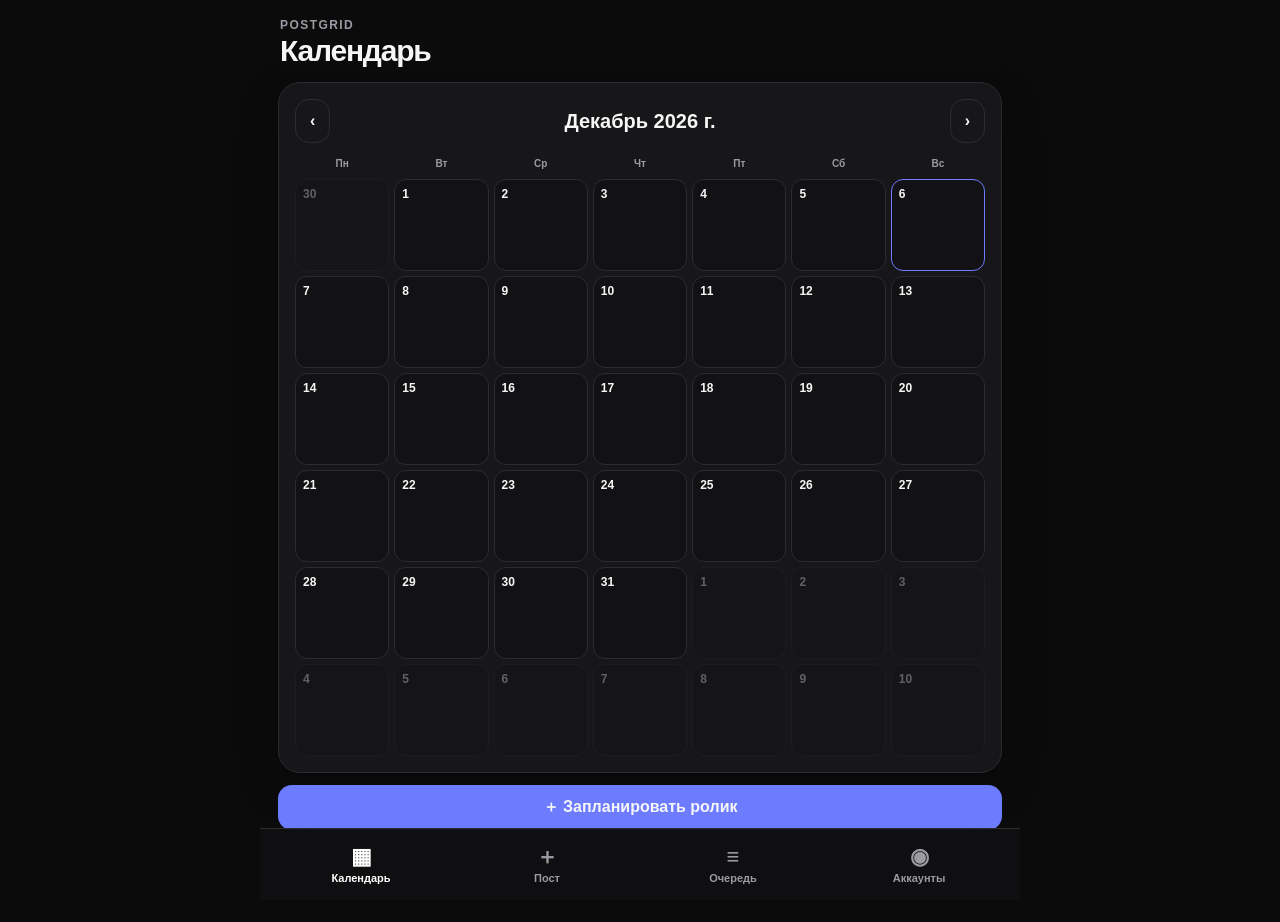
==== index.html @ 6e5fa4ff "Add files via upload" ====
<!doctype html>
<html lang="ru">
<head>
  <meta charset="utf-8" />
  <meta name="viewport" content="width=device-width,initial-scale=1,viewport-fit=cover" />
  <meta name="theme-color" content="#0b0b0c" />
  <meta name="apple-mobile-web-app-capable" content="yes" />
  <meta name="apple-mobile-web-app-status-bar-style" content="black-translucent" />
  <meta name="apple-mobile-web-app-title" content="PostGrid" />
  <link rel="apple-touch-icon" href="icons/icon-192.png" />
  <link rel="manifest" href="manifest.webmanifest" />
  <link rel="stylesheet" href="styles.css" />
  <title>PostGrid</title>
</head>
<body>
  <div id="app"></div>
  <script src="app.js" defer></script>
</body>
</html>
---- styles.css ----
:root{--bg:#0b0b0c;--card:#171719;--card2:#202024;--text:#f6f6f7;--muted:#9b9ba3;--line:#2b2b31;--accent:#6d7cff;--green:#32d583;--danger:#ff5c6c;--shadow:0 16px 45px rgba(0,0,0,.22)}
*{box-sizing:border-box;-webkit-tap-highlight-color:transparent}html,body{margin:0;background:var(--bg);color:var(--text);font-family:-apple-system,BlinkMacSystemFont,"SF Pro Display","Segoe UI",sans-serif}body{min-height:100dvh}.shell{max-width:760px;margin:0 auto;min-height:100dvh;padding:env(safe-area-inset-top) 14px calc(92px + env(safe-area-inset-bottom))}.topbar{position:sticky;top:0;z-index:10;background:linear-gradient(var(--bg) 78%,transparent);padding:18px 2px 14px}.eyebrow{font-size:12px;color:var(--muted);font-weight:700;text-transform:uppercase;letter-spacing:.12em}.topbar h1{font-size:30px;margin:2px 0 0;letter-spacing:-.04em}.card{background:var(--card);border:1px solid var(--line);border-radius:22px;padding:16px;box-shadow:var(--shadow);margin-bottom:12px}.section-title{font-size:14px;font-weight:800;margin:4px 0 10px}.muted{color:var(--muted)}button,.button{border:0;border-radius:14px;background:var(--card2);color:var(--text);font:inherit;font-weight:700;padding:12px 14px;cursor:pointer}.primary{background:var(--accent)}.danger{background:rgba(255,92,108,.12);color:#ff8591}.ghost{background:transparent;border:1px solid var(--line)}input,textarea,select{width:100%;border:1px solid var(--line);border-radius:14px;background:#101012;color:var(--text);padding:12px;font:inherit;outline:none}textarea{min-height:90px;resize:vertical}label.small{display:block;font-size:12px;color:var(--muted);margin:10px 0 6px;font-weight:700}.tabs{position:fixed;left:50%;transform:translateX(-50%);bottom:0;width:min(760px,100%);z-index:20;background:rgba(16,16,18,.9);backdrop-filter:blur(22px);border-top:1px solid var(--line);display:grid;grid-template-columns:repeat(4,1fr);padding:8px 8px calc(8px + env(safe-area-inset-bottom))}.tab{background:transparent;padding:8px 3px;font-size:11px;color:var(--muted)}.tab .ico{display:block;font-size:22px;line-height:1.1;margin-bottom:3px}.tab.active{color:#fff}.calendar-head{display:flex;align-items:center;justify-content:space-between;margin-bottom:10px}.calendar-head h2{margin:0;font-size:20px}.calendar-grid{display:grid;grid-template-columns:repeat(7,1fr);gap:5px}.dow{text-align:center;font-size:10px;color:var(--muted);font-weight:800;padding:5px 0}.day{min-height:72px;border:1px solid var(--line);border-radius:12px;padding:7px;background:#121214;overflow:hidden}.day.out{opacity:.33}.day.today{border-color:var(--accent)}.num{font-size:12px;font-weight:800}.dot{margin-top:5px;padding:3px 5px;border-radius:7px;font-size:9px;white-space:nowrap;overflow:hidden;text-overflow:ellipsis;background:#272731}.composer-video{display:flex;gap:12px;align-items:center}.video-box{width:86px;height:116px;border-radius:14px;background:#0f0f11;border:1px dashed #3a3a42;display:flex;align-items:center;justify-content:center;text-align:center;color:var(--muted);font-size:11px;overflow:hidden}.video-box video{width:100%;height:100%;object-fit:cover}.row{display:flex;gap:10px;align-items:center}.row>*{flex:1}.platform{border:1px solid var(--line);border-radius:18px;padding:13px;margin-top:10px;background:#131315}.platform-head{display:flex;align-items:center;gap:10px}.platform-name{font-weight:850;flex:1}.switch{width:44px;height:26px;background:#33333a;border-radius:99px;padding:3px;transition:.2s}.switch i{display:block;width:20px;height:20px;border-radius:50%;background:white;transition:.2s}.switch.on{background:var(--accent)}.switch.on i{transform:translateX(18px)}.platform-body{display:none;padding-top:8px}.platform.enabled .platform-body{display:block}.quick{display:flex;gap:8px;margin-top:12px}.queue-item{display:flex;gap:12px;align-items:flex-start}.thumb{width:54px;height:72px;border-radius:11px;background:#29292e;display:flex;align-items:center;justify-content:center;font-size:22px}.queue-main{flex:1}.queue-title{font-weight:850}.dest{display:flex;justify-content:space-between;gap:10px;padding:8px 0;border-top:1px solid var(--line);font-size:13px}.badge{font-size:10px;padding:3px 7px;border-radius:99px;background:#282830;color:#d7d7dc}.account{display:flex;align-items:center;gap:12px}.account .logo{width:42px;height:42px;border-radius:12px;background:#26262c;display:flex;align-items:center;justify-content:center;font-weight:900}.account .grow{flex:1}.status{font-size:12px;color:var(--muted)}.notice{padding:12px;border-radius:14px;background:#141b2d;border:1px solid #26385f;font-size:13px;line-height:1.45}.empty{text-align:center;color:var(--muted);padding:44px 10px}.install{display:none}.toast{position:fixed;left:50%;bottom:100px;transform:translateX(-50%);background:#f2f2f3;color:#111;padding:10px 14px;border-radius:12px;font-weight:750;z-index:100;box-shadow:var(--shadow)}@media(min-width:600px){.day{min-height:92px}.dot{font-size:10px}.shell{padding-left:18px;padding-right:18px}}
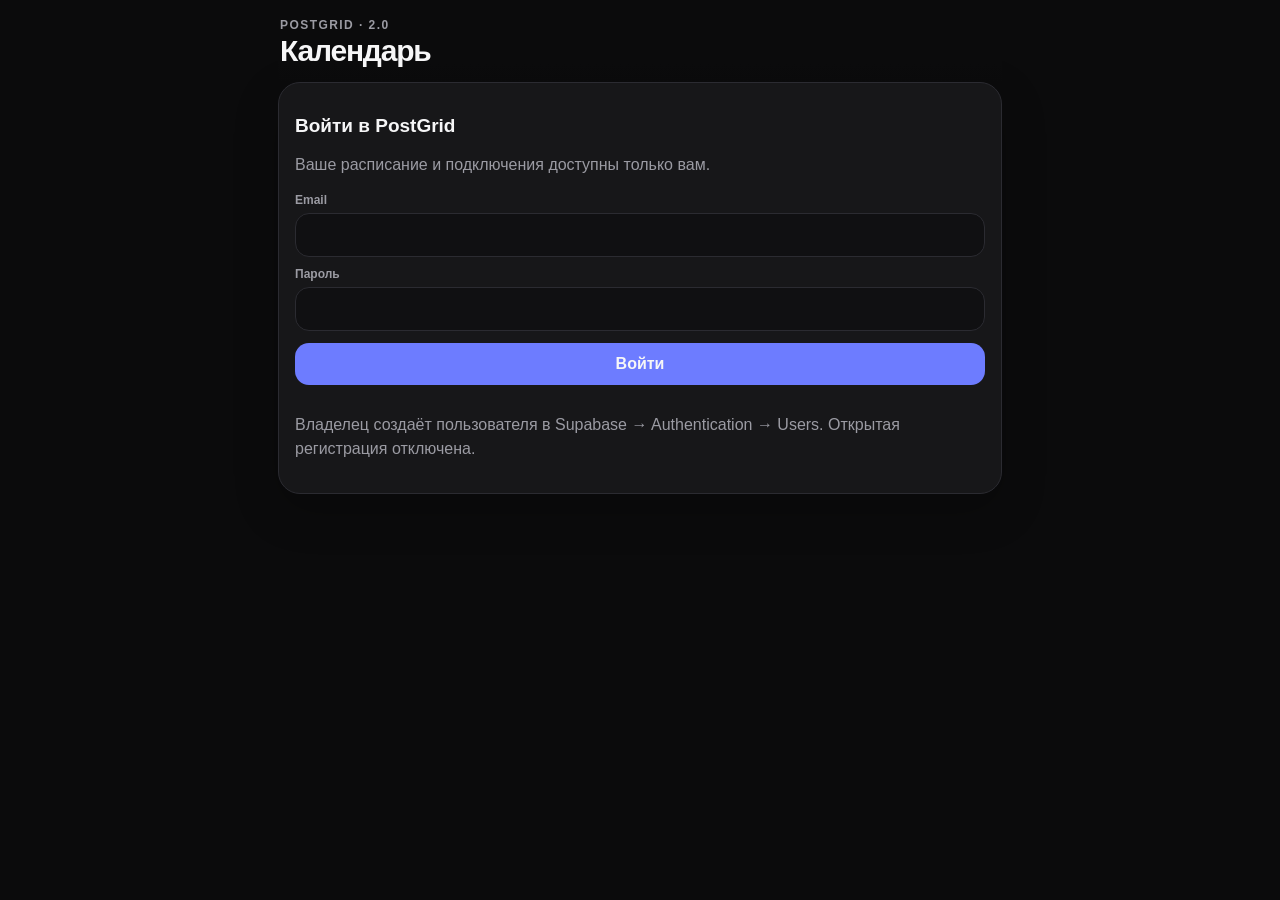
==== commit 99216579: "Add files via upload" ====
--- a/index.html
+++ b/index.html
@@ -1,19 +1,9 @@
 <!doctype html>
-<html lang="ru">
-<head>
-  <meta charset="utf-8" />
-  <meta name="viewport" content="width=device-width,initial-scale=1,viewport-fit=cover" />
-  <meta name="theme-color" content="#0b0b0c" />
-  <meta name="apple-mobile-web-app-capable" content="yes" />
-  <meta name="apple-mobile-web-app-status-bar-style" content="black-translucent" />
-  <meta name="apple-mobile-web-app-title" content="PostGrid" />
-  <link rel="apple-touch-icon" href="icons/icon-192.png" />
-  <link rel="manifest" href="manifest.webmanifest" />
-  <link rel="stylesheet" href="styles.css" />
-  <title>PostGrid</title>
-</head>
-<body>
-  <div id="app"></div>
-  <script src="app.js" defer></script>
-</body>
-</html>
+<html lang="ru"><head>
+<meta charset="utf-8"><meta name="viewport" content="width=device-width,initial-scale=1,viewport-fit=cover">
+<meta name="theme-color" content="#0b0b0c"><meta name="apple-mobile-web-app-capable" content="yes">
+<meta name="apple-mobile-web-app-status-bar-style" content="black-translucent"><meta name="apple-mobile-web-app-title" content="PostGrid">
+<meta name="referrer" content="no-referrer">
+<meta http-equiv="Content-Security-Policy" content="default-src 'self'; script-src 'self'; style-src 'self' 'unsafe-inline'; connect-src 'self' https:; img-src 'self' blob: data:; media-src 'self' blob:; object-src 'none'; base-uri 'self'; form-action 'self'">
+<link rel="apple-touch-icon" href="icons/icon-192.png"><link rel="manifest" href="manifest.webmanifest"><link rel="stylesheet" href="styles.css">
+<title>PostGrid</title></head><body><div id="app"></div><div id="message" role="status" aria-live="polite"></div><noscript>Включите JavaScript для работы PostGrid.</noscript><script type="module" src="app.js"></script></body></html>
--- a/styles.css
+++ b/styles.css
@@ -1,2 +1,4 @@
 :root{--bg:#0b0b0c;--card:#171719;--card2:#202024;--text:#f6f6f7;--muted:#9b9ba3;--line:#2b2b31;--accent:#6d7cff;--green:#32d583;--danger:#ff5c6c;--shadow:0 16px 45px rgba(0,0,0,.22)}
 *{box-sizing:border-box;-webkit-tap-highlight-color:transparent}html,body{margin:0;background:var(--bg);color:var(--text);font-family:-apple-system,BlinkMacSystemFont,"SF Pro Display","Segoe UI",sans-serif}body{min-height:100dvh}.shell{max-width:760px;margin:0 auto;min-height:100dvh;padding:env(safe-area-inset-top) 14px calc(92px + env(safe-area-inset-bottom))}.topbar{position:sticky;top:0;z-index:10;background:linear-gradient(var(--bg) 78%,transparent);padding:18px 2px 14px}.eyebrow{font-size:12px;color:var(--muted);font-weight:700;text-transform:uppercase;letter-spacing:.12em}.topbar h1{font-size:30px;margin:2px 0 0;letter-spacing:-.04em}.card{background:var(--card);border:1px solid var(--line);border-radius:22px;padding:16px;box-shadow:var(--shadow);margin-bottom:12px}.section-title{font-size:14px;font-weight:800;margin:4px 0 10px}.muted{color:var(--muted)}button,.button{border:0;border-radius:14px;background:var(--card2);color:var(--text);font:inherit;font-weight:700;padding:12px 14px;cursor:pointer}.primary{background:var(--accent)}.danger{background:rgba(255,92,108,.12);color:#ff8591}.ghost{background:transparent;border:1px solid var(--line)}input,textarea,select{width:100%;border:1px solid var(--line);border-radius:14px;background:#101012;color:var(--text);padding:12px;font:inherit;outline:none}textarea{min-height:90px;resize:vertical}label.small{display:block;font-size:12px;color:var(--muted);margin:10px 0 6px;font-weight:700}.tabs{position:fixed;left:50%;transform:translateX(-50%);bottom:0;width:min(760px,100%);z-index:20;background:rgba(16,16,18,.9);backdrop-filter:blur(22px);border-top:1px solid var(--line);display:grid;grid-template-columns:repeat(4,1fr);padding:8px 8px calc(8px + env(safe-area-inset-bottom))}.tab{background:transparent;padding:8px 3px;font-size:11px;color:var(--muted)}.tab .ico{display:block;font-size:22px;line-height:1.1;margin-bottom:3px}.tab.active{color:#fff}.calendar-head{display:flex;align-items:center;justify-content:space-between;margin-bottom:10px}.calendar-head h2{margin:0;font-size:20px}.calendar-grid{display:grid;grid-template-columns:repeat(7,1fr);gap:5px}.dow{text-align:center;font-size:10px;color:var(--muted);font-weight:800;padding:5px 0}.day{min-height:72px;border:1px solid var(--line);border-radius:12px;padding:7px;background:#121214;overflow:hidden}.day.out{opacity:.33}.day.today{border-color:var(--accent)}.num{font-size:12px;font-weight:800}.dot{margin-top:5px;padding:3px 5px;border-radius:7px;font-size:9px;white-space:nowrap;overflow:hidden;text-overflow:ellipsis;background:#272731}.composer-video{display:flex;gap:12px;align-items:center}.video-box{width:86px;height:116px;border-radius:14px;background:#0f0f11;border:1px dashed #3a3a42;display:flex;align-items:center;justify-content:center;text-align:center;color:var(--muted);font-size:11px;overflow:hidden}.video-box video{width:100%;height:100%;object-fit:cover}.row{display:flex;gap:10px;align-items:center}.row>*{flex:1}.platform{border:1px solid var(--line);border-radius:18px;padding:13px;margin-top:10px;background:#131315}.platform-head{display:flex;align-items:center;gap:10px}.platform-name{font-weight:850;flex:1}.switch{width:44px;height:26px;background:#33333a;border-radius:99px;padding:3px;transition:.2s}.switch i{display:block;width:20px;height:20px;border-radius:50%;background:white;transition:.2s}.switch.on{background:var(--accent)}.switch.on i{transform:translateX(18px)}.platform-body{display:none;padding-top:8px}.platform.enabled .platform-body{display:block}.quick{display:flex;gap:8px;margin-top:12px}.queue-item{display:flex;gap:12px;align-items:flex-start}.thumb{width:54px;height:72px;border-radius:11px;background:#29292e;display:flex;align-items:center;justify-content:center;font-size:22px}.queue-main{flex:1}.queue-title{font-weight:850}.dest{display:flex;justify-content:space-between;gap:10px;padding:8px 0;border-top:1px solid var(--line);font-size:13px}.badge{font-size:10px;padding:3px 7px;border-radius:99px;background:#282830;color:#d7d7dc}.account{display:flex;align-items:center;gap:12px}.account .logo{width:42px;height:42px;border-radius:12px;background:#26262c;display:flex;align-items:center;justify-content:center;font-weight:900}.account .grow{flex:1}.status{font-size:12px;color:var(--muted)}.notice{padding:12px;border-radius:14px;background:#141b2d;border:1px solid #26385f;font-size:13px;line-height:1.45}.empty{text-align:center;color:var(--muted);padding:44px 10px}.install{display:none}.toast{position:fixed;left:50%;bottom:100px;transform:translateX(-50%);background:#f2f2f3;color:#111;padding:10px 14px;border-radius:12px;font-weight:750;z-index:100;box-shadow:var(--shadow)}@media(min-width:600px){.day{min-height:92px}.dot{font-size:10px}.shell{padding-left:18px;padding-right:18px}}
+
+.full{width:100%;margin:12px 0}.preview{width:100%;max-height:340px;margin-top:16px;border-radius:16px;background:#000}.check{display:flex;align-items:flex-start;gap:10px;margin:14px 0;font-size:14px;line-height:1.5}.check input{width:20px;height:20px;flex-shrink:0;margin-top:2px}a{color:#aeb6ff}button:disabled{opacity:.4;cursor:not-allowed}input:focus-visible,textarea:focus-visible,select:focus-visible,button:focus-visible{outline:2px solid var(--accent);outline-offset:3px}.error{color:#ff8591;overflow-wrap:anywhere}.badge.published{background:#173d30;color:#82e8ad}.badge.needs_attention,.badge.failed{background:#4d272c;color:#ffb9bd}.card h2{font-size:19px}.card p{line-height:1.5}.notice{margin-bottom:14px}.account{flex-wrap:wrap}.account .grow{min-width:100px}.toast{max-width:92vw;max-height:35vh;overflow:auto;font-size:14px}#message:empty{display:none}@media(max-width:380px){.day{padding:4px;min-height:62px}.account button{padding:10px}.calendar-head h2{font-size:16px}}
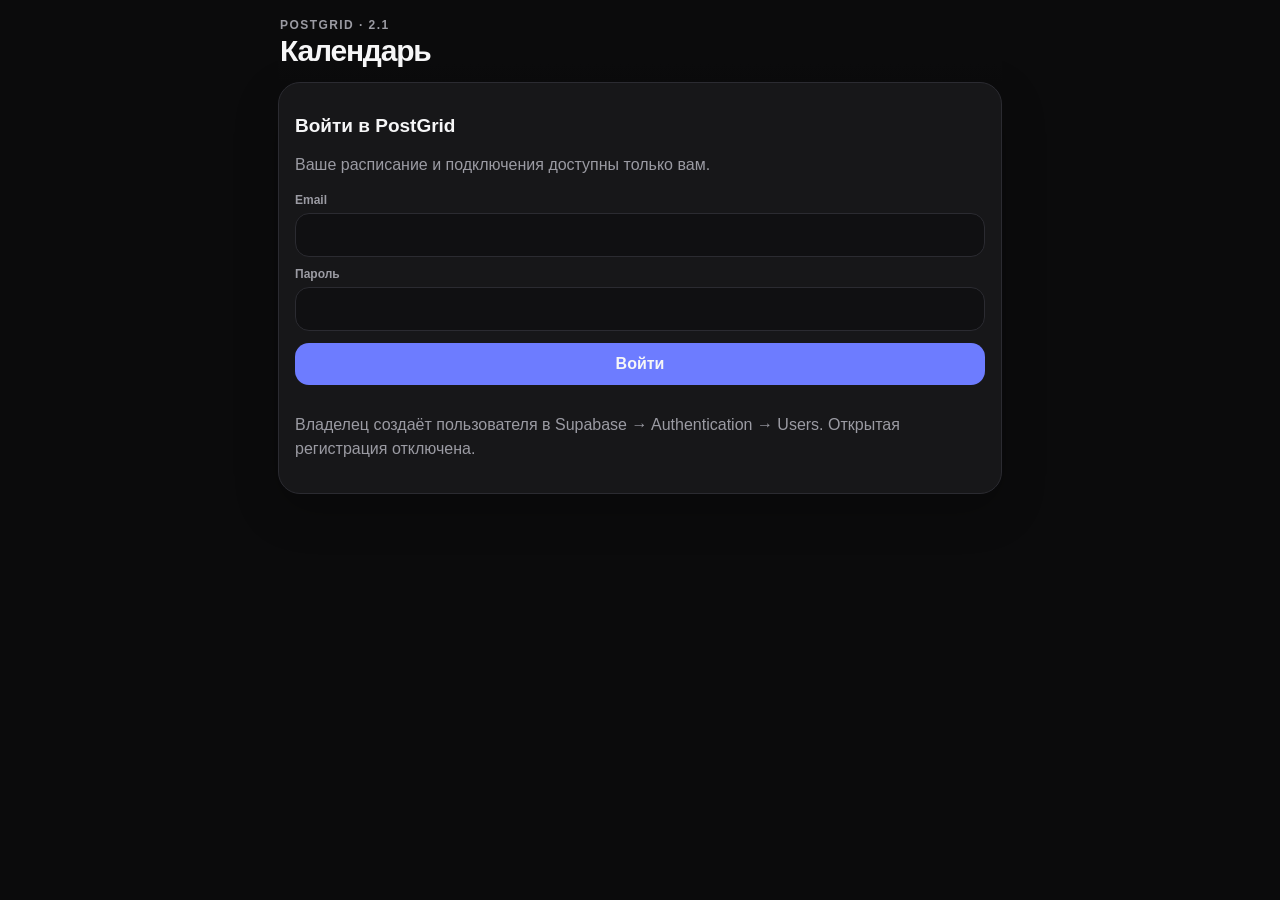
==== commit 4ddaf033: "Add chronological queue feed and post editing" ====
--- a/index.html
+++ b/index.html
@@ -4,6 +4,9 @@
 <meta name="theme-color" content="#0b0b0c"><meta name="apple-mobile-web-app-capable" content="yes">
 <meta name="apple-mobile-web-app-status-bar-style" content="black-translucent"><meta name="apple-mobile-web-app-title" content="PostGrid">
 <meta name="referrer" content="no-referrer">
-<meta http-equiv="Content-Security-Policy" content="default-src 'self'; script-src 'self'; style-src 'self' 'unsafe-inline'; connect-src 'self' https:; img-src 'self' blob: data:; media-src 'self' blob:; object-src 'none'; base-uri 'self'; form-action 'self'">
-<link rel="apple-touch-icon" href="icons/icon-192.png"><link rel="manifest" href="manifest.webmanifest"><link rel="stylesheet" href="styles.css">
-<title>PostGrid</title></head><body><div id="app"></div><div id="message" role="status" aria-live="polite"></div><noscript>Включите JavaScript для работы PostGrid.</noscript><script type="module" src="app.js"></script></body></html>
+<meta http-equiv="Content-Security-Policy" content="default-src 'self'; script-src 'self'; style-src 'self' 'unsafe-inline'; connect-src 'self' https:; img-src 'self' blob: data:; media-src 'self' blob: https://xedlyxttjphhejgdlgya.supabase.co; object-src 'none'; base-uri 'self'; form-action 'self'">
+<link rel="apple-touch-icon" href="icons/icon-192.png"><link rel="manifest" href="manifest.webmanifest"><link rel="stylesheet" href="styles-2.1.0.css">
+<title>PostGrid</title></head><body><div id="app"></div><div id="message" role="status" aria-live="polite"></div><noscript>Включите JavaScript для работы PostGrid.</noscript><script type="module" src="app-2.1.0.js"></script></body></html>
+
+
+
--- a/styles-2.1.0.css
+++ b/styles-2.1.0.css
@@ -0,0 +1,6 @@
+:root{--bg:#0b0b0c;--card:#171719;--card2:#202024;--text:#f6f6f7;--muted:#9b9ba3;--line:#2b2b31;--accent:#6d7cff;--green:#32d583;--danger:#ff5c6c;--shadow:0 16px 45px rgba(0,0,0,.22)}
+*{box-sizing:border-box;-webkit-tap-highlight-color:transparent}html,body{margin:0;background:var(--bg);color:var(--text);font-family:-apple-system,BlinkMacSystemFont,"SF Pro Display","Segoe UI",sans-serif}body{min-height:100dvh}.shell{max-width:760px;margin:0 auto;min-height:100dvh;padding:env(safe-area-inset-top) 14px calc(92px + env(safe-area-inset-bottom))}.topbar{position:sticky;top:0;z-index:10;background:linear-gradient(var(--bg) 78%,transparent);padding:18px 2px 14px}.eyebrow{font-size:12px;color:var(--muted);font-weight:700;text-transform:uppercase;letter-spacing:.12em}.topbar h1{font-size:30px;margin:2px 0 0;letter-spacing:-.04em}.card{background:var(--card);border:1px solid var(--line);border-radius:22px;padding:16px;box-shadow:var(--shadow);margin-bottom:12px}.section-title{font-size:14px;font-weight:800;margin:4px 0 10px}.muted{color:var(--muted)}button,.button{border:0;border-radius:14px;background:var(--card2);color:var(--text);font:inherit;font-weight:700;padding:12px 14px;cursor:pointer}.primary{background:var(--accent)}.danger{background:rgba(255,92,108,.12);color:#ff8591}.ghost{background:transparent;border:1px solid var(--line)}input,textarea,select{width:100%;border:1px solid var(--line);border-radius:14px;background:#101012;color:var(--text);padding:12px;font:inherit;outline:none}textarea{min-height:90px;resize:vertical}label.small{display:block;font-size:12px;color:var(--muted);margin:10px 0 6px;font-weight:700}.tabs{position:fixed;left:50%;transform:translateX(-50%);bottom:0;width:min(760px,100%);z-index:20;background:rgba(16,16,18,.9);backdrop-filter:blur(22px);border-top:1px solid var(--line);display:grid;grid-template-columns:repeat(4,1fr);padding:8px 8px calc(8px + env(safe-area-inset-bottom))}.tab{background:transparent;padding:8px 3px;font-size:11px;color:var(--muted)}.tab .ico{display:block;font-size:22px;line-height:1.1;margin-bottom:3px}.tab.active{color:#fff}.calendar-head{display:flex;align-items:center;justify-content:space-between;margin-bottom:10px}.calendar-head h2{margin:0;font-size:20px}.calendar-grid{display:grid;grid-template-columns:repeat(7,1fr);gap:5px}.dow{text-align:center;font-size:10px;color:var(--muted);font-weight:800;padding:5px 0}.day{min-height:72px;border:1px solid var(--line);border-radius:12px;padding:7px;background:#121214;overflow:hidden}.day.out{opacity:.33}.day.today{border-color:var(--accent)}.num{font-size:12px;font-weight:800}.dot{margin-top:5px;padding:3px 5px;border-radius:7px;font-size:9px;white-space:nowrap;overflow:hidden;text-overflow:ellipsis;background:#272731}.composer-video{display:flex;gap:12px;align-items:center}.video-box{width:86px;height:116px;border-radius:14px;background:#0f0f11;border:1px dashed #3a3a42;display:flex;align-items:center;justify-content:center;text-align:center;color:var(--muted);font-size:11px;overflow:hidden}.video-box video{width:100%;height:100%;object-fit:cover}.row{display:flex;gap:10px;align-items:center}.row>*{flex:1}.platform{border:1px solid var(--line);border-radius:18px;padding:13px;margin-top:10px;background:#131315}.platform-head{display:flex;align-items:center;gap:10px}.platform-name{font-weight:850;flex:1}.switch{width:44px;height:26px;background:#33333a;border-radius:99px;padding:3px;transition:.2s}.switch i{display:block;width:20px;height:20px;border-radius:50%;background:white;transition:.2s}.switch.on{background:var(--accent)}.switch.on i{transform:translateX(18px)}.platform-body{display:none;padding-top:8px}.platform.enabled .platform-body{display:block}.quick{display:flex;gap:8px;margin-top:12px}.queue-item{display:flex;gap:12px;align-items:flex-start}.thumb{width:54px;height:72px;border-radius:11px;background:#29292e;display:flex;align-items:center;justify-content:center;font-size:22px}.queue-main{flex:1}.queue-title{font-weight:850}.dest{display:flex;justify-content:space-between;gap:10px;padding:8px 0;border-top:1px solid var(--line);font-size:13px}.badge{font-size:10px;padding:3px 7px;border-radius:99px;background:#282830;color:#d7d7dc}.account{display:flex;align-items:center;gap:12px}.account .logo{width:42px;height:42px;border-radius:12px;background:#26262c;display:flex;align-items:center;justify-content:center;font-weight:900}.account .grow{flex:1}.status{font-size:12px;color:var(--muted)}.notice{padding:12px;border-radius:14px;background:#141b2d;border:1px solid #26385f;font-size:13px;line-height:1.45}.empty{text-align:center;color:var(--muted);padding:44px 10px}.install{display:none}.toast{position:fixed;left:50%;bottom:100px;transform:translateX(-50%);background:#f2f2f3;color:#111;padding:10px 14px;border-radius:12px;font-weight:750;z-index:100;box-shadow:var(--shadow)}@media(min-width:600px){.day{min-height:92px}.dot{font-size:10px}.shell{padding-left:18px;padding-right:18px}}
+
+.full{width:100%;margin:12px 0}.preview{width:100%;max-height:340px;margin-top:16px;border-radius:16px;background:#000}.check{display:flex;align-items:flex-start;gap:10px;margin:14px 0;font-size:14px;line-height:1.5}.check input{width:20px;height:20px;flex-shrink:0;margin-top:2px}a{color:#aeb6ff}button:disabled{opacity:.4;cursor:not-allowed}input:focus-visible,textarea:focus-visible,select:focus-visible,button:focus-visible{outline:2px solid var(--accent);outline-offset:3px}.error{color:#ff8591;overflow-wrap:anywhere}.badge.published{background:#173d30;color:#82e8ad}.badge.needs_attention,.badge.failed{background:#4d272c;color:#ffb9bd}.card h2{font-size:19px}.card p{line-height:1.5}.notice{margin-bottom:14px}.account{flex-wrap:wrap}.account .grow{min-width:100px}.toast{max-width:92vw;max-height:35vh;overflow:auto;font-size:14px}#message:empty{display:none}@media(max-width:380px){.day{padding:4px;min-height:62px}.account button{padding:10px}.calendar-head h2{font-size:16px}}
+
+.queue-actions{display:flex;gap:10px;flex-wrap:wrap;margin:14px 0}.queue-actions [aria-pressed=true]{background:#696fff}.feed-date{margin-top:30px}.social-preview{margin:18px 0;border:1px solid #34343a;border-radius:18px;overflow:hidden;background:#09090b}.social-header{display:flex;align-items:center;gap:12px;padding:16px;flex-wrap:wrap}.social-header .muted{font-size:13px;margin-left:auto}.feed-video{display:block;width:100%;max-height:560px;object-fit:contain;background:#000}.video-placeholder{display:block;width:100%;min-height:220px;background:linear-gradient(150deg,#202031,#111118);border-radius:0}.social-preview h3,.social-preview .post-caption{padding:0 16px;overflow-wrap:anywhere}.post-caption{white-space:pre-wrap}.social-tiktok .feed-video,.social-instagram .feed-video{aspect-ratio:9/16}.queue-editor{border-top:1px solid #444;padding-top:16px}.queue-editor label{display:block;margin-top:14px}.queue-editor textarea{min-height:130px}.account details{flex-basis:100%;text-align:right}.account summary{cursor:pointer;color:#aaa;font-size:14px}.account details button{margin-top:10px}@media(max-width:600px){.social-header{padding:12px}.feed-video{max-height:440px}.queue-actions button{flex:1;min-width:130px}}
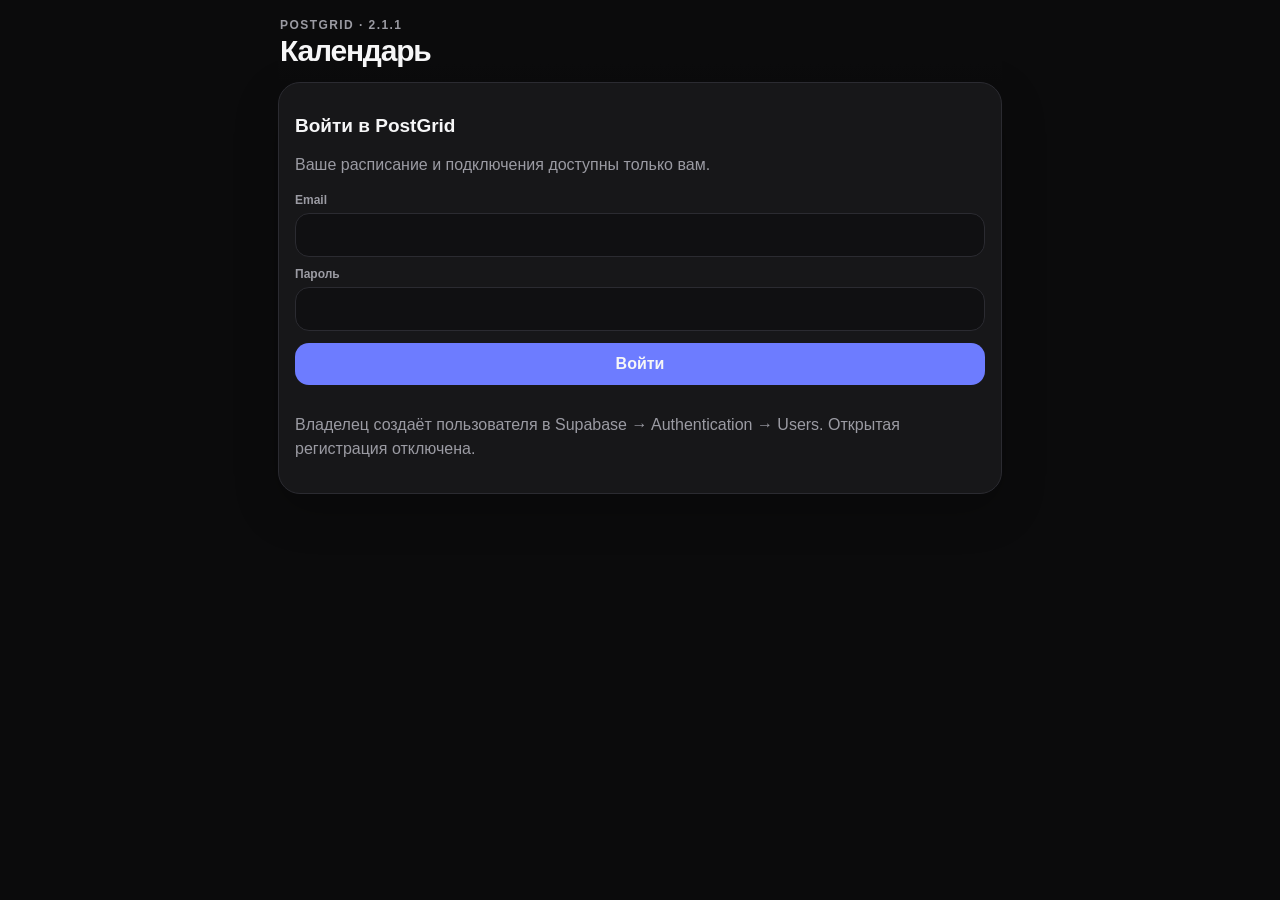
==== commit a713511b: "Fix mobile video selection and show persistent errors" ====
--- a/index.html
+++ b/index.html
@@ -6,7 +6,8 @@
 <meta name="referrer" content="no-referrer">
 <meta http-equiv="Content-Security-Policy" content="default-src 'self'; script-src 'self'; style-src 'self' 'unsafe-inline'; connect-src 'self' https:; img-src 'self' blob: data:; media-src 'self' blob: https://xedlyxttjphhejgdlgya.supabase.co; object-src 'none'; base-uri 'self'; form-action 'self'">
 <link rel="apple-touch-icon" href="icons/icon-192.png"><link rel="manifest" href="manifest.webmanifest"><link rel="stylesheet" href="styles-2.1.0.css">
-<title>PostGrid</title></head><body><div id="app"></div><div id="message" role="status" aria-live="polite"></div><noscript>Включите JavaScript для работы PostGrid.</noscript><script type="module" src="app-2.1.0.js"></script></body></html>
+<title>PostGrid</title></head><body><div id="app"></div><div id="message" role="status" aria-live="polite"></div><noscript>Включите JavaScript для работы PostGrid.</noscript><script type="module" src="app-2.1.1.js"></script></body></html>
 
 
 
+
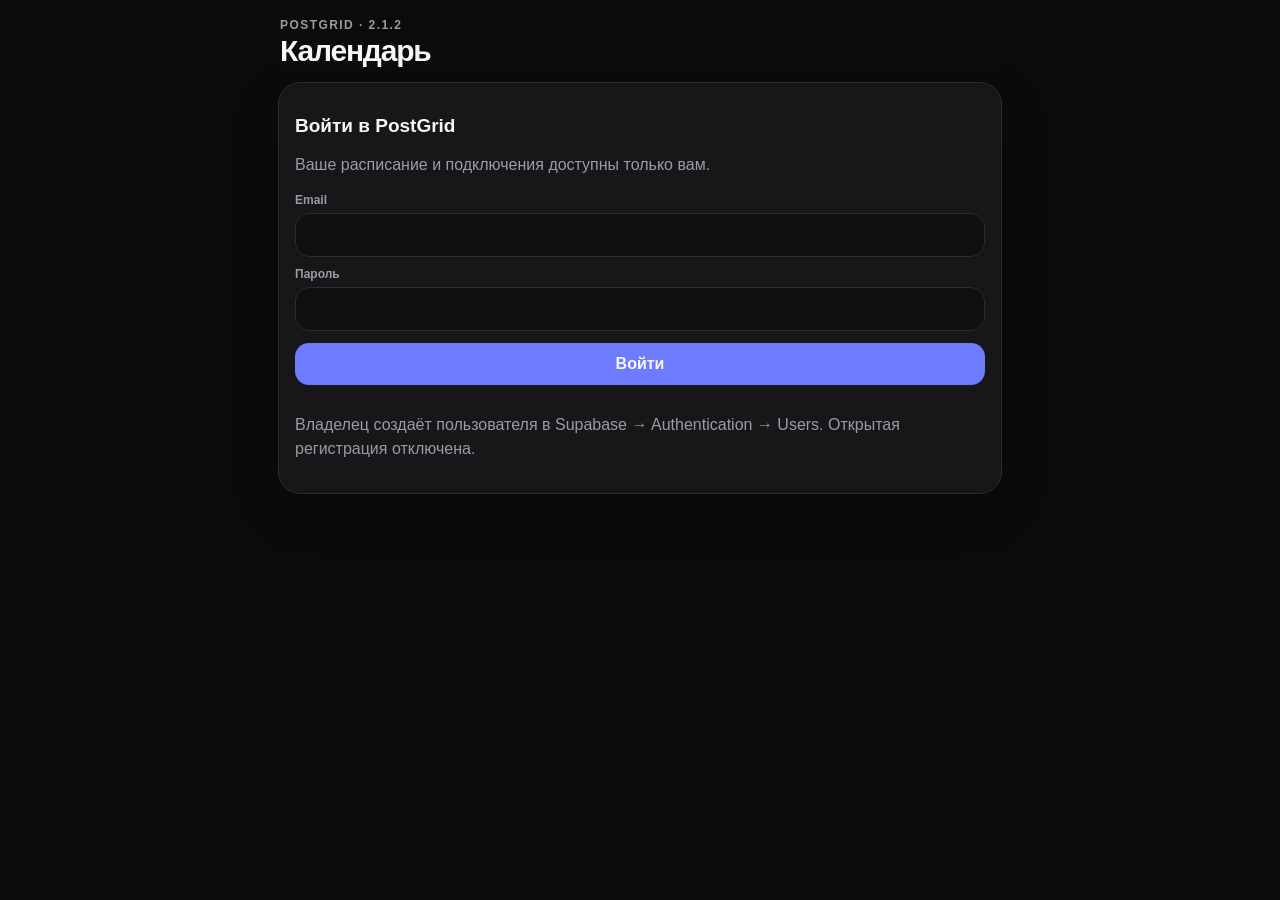
==== commit a0df72a9: "Explain TikTok inbox delivery and manual completion" ====
--- a/index.html
+++ b/index.html
@@ -6,7 +6,7 @@
 <meta name="referrer" content="no-referrer">
 <meta http-equiv="Content-Security-Policy" content="default-src 'self'; script-src 'self'; style-src 'self' 'unsafe-inline'; connect-src 'self' https:; img-src 'self' blob: data:; media-src 'self' blob: https://xedlyxttjphhejgdlgya.supabase.co; object-src 'none'; base-uri 'self'; form-action 'self'">
 <link rel="apple-touch-icon" href="icons/icon-192.png"><link rel="manifest" href="manifest.webmanifest"><link rel="stylesheet" href="styles-2.1.0.css">
-<title>PostGrid</title></head><body><div id="app"></div><div id="message" role="status" aria-live="polite"></div><noscript>Включите JavaScript для работы PostGrid.</noscript><script type="module" src="app-2.1.1.js"></script></body></html>
+<title>PostGrid</title></head><body><div id="app"></div><div id="message" role="status" aria-live="polite"></div><noscript>Включите JavaScript для работы PostGrid.</noscript><script type="module" src="app-2.1.2.js"></script></body></html>
 
 
 
